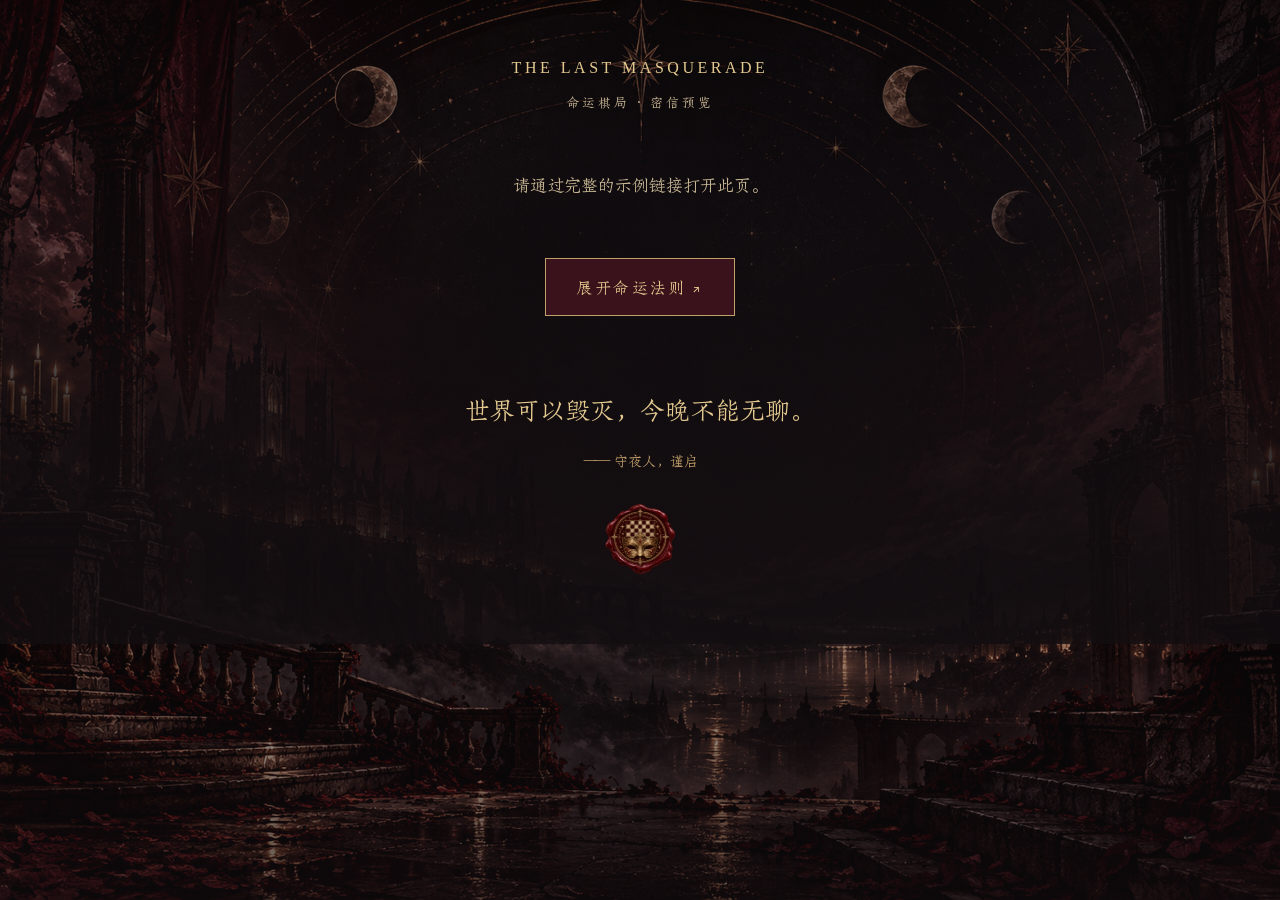
==== site/badge-preview.html @ fabd6c99 "Add complete badge and background identity preview with private demo payload" ====
<!doctype html><html lang="zh-CN"><head><meta charset="utf-8"><meta name="viewport" content="width=device-width,initial-scale=1"><meta name="referrer" content="no-referrer"><title>身份密信 · 徽章预览</title><link rel="stylesheet" href="badge-preview.css"></head><body data-preview="true"><div id="gate" hidden></div><header class="masthead"><a href="rules_new.html#rules">THE LAST MASQUERADE</a><span>命运棋局 · 密信预览</span></header><main><section id="identity" hidden></section><p class="empty-note" id="previewHint">请通过完整的示例链接打开此页。</p><div class="public-link"><a href="rules_new.html#rules">展开命运法则 ↗</a></div></main><footer><p>世界可以毁灭，今晚不能无聊。</p><span>—— 守夜人，谨启</span><img src="assets/seal.png" width="70" height="70" alt="守夜人的火漆印"></footer><script src="session.js"></script><script>if(location.hash.includes('player='))document.getElementById('previewHint').hidden=true;</script></body></html>
---- site/badge-preview.css ----
@font-face{font-family:Zhuque;src:url(fonts/zhuque-fangsong.woff2);font-display:swap}@font-face{font-family:"Zhi Mang Xing";src:url(fonts/zhi-mang-xing.woff2);font-display:swap}
:root{--void:#120d10;--paper:#e8dcc2;--shade:#cdbb98;--gold:#c2a06a;--bright:#e3c98f;--wine:#3a121b}
*{box-sizing:border-box}html{scroll-behavior:smooth}body{margin:0;color:var(--paper);background:linear-gradient(#120d1066,#120d10df 75%),url(assets/web/bg.jpg) center top/cover fixed,var(--void);font:17px/2 Zhuque,"Songti SC",serif}a{color:var(--bright);text-underline-offset:6px}a:focus-visible{outline:2px solid var(--bright);outline-offset:6px}
.masthead{max-width:800px;margin:0 auto;padding:56px 28px 36px;display:flex;flex-direction:column;gap:10px;text-align:center}.masthead a{font:16px/1.5 Georgia,serif;letter-spacing:.22em;text-decoration:none}.masthead span{font-size:13px;letter-spacing:.22em;color:var(--shade)}
main{max-width:740px;margin:0 auto;padding:0 24px}#identity:not([hidden]){display:flex;flex-direction:column;position:relative;padding:40px 54px 48px!important;background:linear-gradient(160deg,#3a121bf0,#17121af5 62%);border:1px solid #c2a06a99!important;box-shadow:0 24px 90px #0007;scroll-margin-top:30px}
#identity:before{content:"";position:absolute;inset:9px;border:1px solid #c2a06a33;pointer-events:none}#identity>p:first-child{order:0;font-size:12px;letter-spacing:.2em;color:var(--shade);text-align:center;margin:6px 0 12px}
#identity>img{order:1;width:min(290px,80%)!important;margin:12px auto 24px!important;filter:drop-shadow(0 10px 24px #0005)}
#identity>h2{order:2;font:400 clamp(34px,7vw,48px)/1.5 "Zhi Mang Xing",serif;color:var(--bright);text-align:center;letter-spacing:.12em;margin:0}
#identity>p:nth-of-type(2){order:2;font:italic 18px/1.6 Georgia,serif;color:var(--gold);text-align:center;margin:8px 0 36px}
#identity>p,#identity>h3{order:3}#identity>p{margin:0 0 22px}#identity>h3{font:400 23px/1.7 Zhuque,serif;letter-spacing:.08em;color:var(--bright);padding-top:24px;border-top:1px solid #c2a06a44;margin:12px 0 16px}
#identity strong{color:var(--bright);font-weight:700}#identity>p:last-child{font-size:13px;color:var(--shade);margin-top:20px;text-align:center}
.public-link{text-align:center;padding:38px 0}.public-link a{display:inline-block;padding:12px 30px;border:1px solid var(--gold);background:#3a121b;font-size:16px;letter-spacing:.15em;text-decoration:none}.public-link a:hover{background:#5e1b28}
.empty-note{text-align:center;color:var(--shade)}footer{text-align:center;padding:20px 20px 70px}footer p{font-size:clamp(17px,4.4vw,25px);color:var(--bright);white-space:nowrap;margin:12px 0 8px}footer span{font-size:14px;color:var(--gold)}footer img{display:block;object-fit:contain;margin:26px auto 0}
@media(max-width:600px){body{font-size:16px;background-attachment:scroll}.masthead{padding:32px 18px 26px}.masthead a{font-size:13px}main{padding:0 16px}#identity:not([hidden]){padding:30px 25px 26px!important}#identity>img{width:min(240px,85%)!important}#identity>h3{font-size:21px}#identity>p:nth-of-type(2){font-size:16px}}
@media(prefers-reduced-motion:reduce){html{scroll-behavior:auto}}
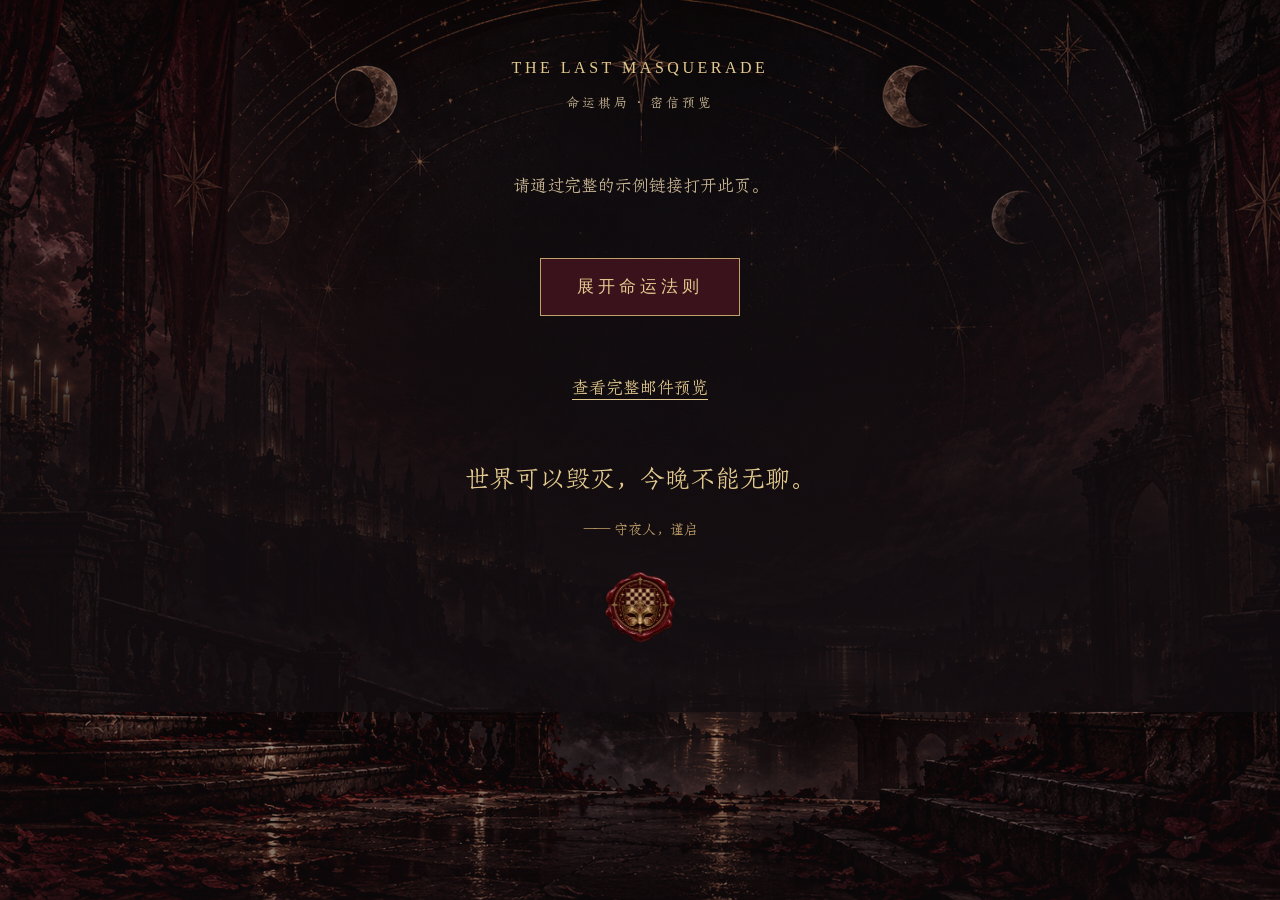
==== commit 6085b36b: "Style host tools with supplied artwork and add complete encrypted email preview" ====
--- a/site/badge-preview.html
+++ b/site/badge-preview.html
@@ -1 +1 @@
-<!doctype html><html lang="zh-CN"><head><meta charset="utf-8"><meta name="viewport" content="width=device-width,initial-scale=1"><meta name="referrer" content="no-referrer"><title>身份密信 · 徽章预览</title><link rel="stylesheet" href="badge-preview.css"></head><body data-preview="true"><div id="gate" hidden></div><header class="masthead"><a href="rules_new.html#rules">THE LAST MASQUERADE</a><span>命运棋局 · 密信预览</span></header><main><section id="identity" hidden></section><p class="empty-note" id="previewHint">请通过完整的示例链接打开此页。</p><div class="public-link"><a href="rules_new.html#rules">展开命运法则 ↗</a></div></main><footer><p>世界可以毁灭，今晚不能无聊。</p><span>—— 守夜人，谨启</span><img src="assets/seal.png" width="70" height="70" alt="守夜人的火漆印"></footer><script src="session.js"></script><script>if(location.hash.includes('player='))document.getElementById('previewHint').hidden=true;</script></body></html>
+<!doctype html><html lang="zh-CN"><head><meta charset="utf-8"><meta name="viewport" content="width=device-width,initial-scale=1"><meta name="referrer" content="no-referrer"><title>身份密信 · 徽章预览</title><link rel="stylesheet" href="badge-preview.css"></head><body data-preview="true"><div id="gate" hidden></div><header class="masthead"><a href="rules_new.html#rules">THE LAST MASQUERADE</a><span>命运棋局 · 密信预览</span></header><main><section id="identity" hidden></section><p class="empty-note" id="previewHint">请通过完整的示例链接打开此页。</p><div class="public-link"><a href="rules_new.html#rules">展开命运法则</a></div><p class="empty-note"><a id="emailPreviewLink" href="email-preview.html">查看完整邮件预览</a></p></main><footer><p>世界可以毁灭，今晚不能无聊。</p><span>—— 守夜人，谨启</span><img src="assets/seal.png" width="70" height="70" alt="守夜人的火漆印"></footer><script src="session.js"></script><script>document.getElementById('emailPreviewLink').href='email-preview.html'+location.hash;if(location.hash.includes('player='))document.getElementById('previewHint').hidden=true;</script></body></html>
--- a/site/badge-preview.css
+++ b/site/badge-preview.css
@@ -9,7 +9,7 @@
 #identity>p:nth-of-type(2){order:2;font:italic 18px/1.6 Georgia,serif;color:var(--gold);text-align:center;margin:8px 0 36px}
 #identity>p,#identity>h3{order:3}#identity>p{margin:0 0 22px}#identity>h3{font:400 23px/1.7 Zhuque,serif;letter-spacing:.08em;color:var(--bright);padding-top:24px;border-top:1px solid #c2a06a44;margin:12px 0 16px}
 #identity strong{color:var(--bright);font-weight:700}#identity>p:last-child{font-size:13px;color:var(--shade);margin-top:20px;text-align:center}
-.public-link{text-align:center;padding:38px 0}.public-link a{display:inline-block;padding:12px 30px;border:1px solid var(--gold);background:#3a121b;font-size:16px;letter-spacing:.15em;text-decoration:none}.public-link a:hover{background:#5e1b28}
+.public-link{text-align:center;padding:38px 0}.public-link a{display:inline-block;padding:16px 36px;border:1px solid var(--gold);background:#3a121b;font:17px/1.4 "Songti SC","Noto Serif SC","Source Han Serif SC",STSong,SimSun,serif;letter-spacing:4px;text-decoration:none}.public-link a:hover{background:#5e1b28}
 .empty-note{text-align:center;color:var(--shade)}footer{text-align:center;padding:20px 20px 70px}footer p{font-size:clamp(17px,4.4vw,25px);color:var(--bright);white-space:nowrap;margin:12px 0 8px}footer span{font-size:14px;color:var(--gold)}footer img{display:block;object-fit:contain;margin:26px auto 0}
 @media(max-width:600px){body{font-size:16px;background-attachment:scroll}.masthead{padding:32px 18px 26px}.masthead a{font-size:13px}main{padding:0 16px}#identity:not([hidden]){padding:30px 25px 26px!important}#identity>img{width:min(240px,85%)!important}#identity>h3{font-size:21px}#identity>p:nth-of-type(2){font-size:16px}}
 @media(prefers-reduced-motion:reduce){html{scroll-behavior:auto}}
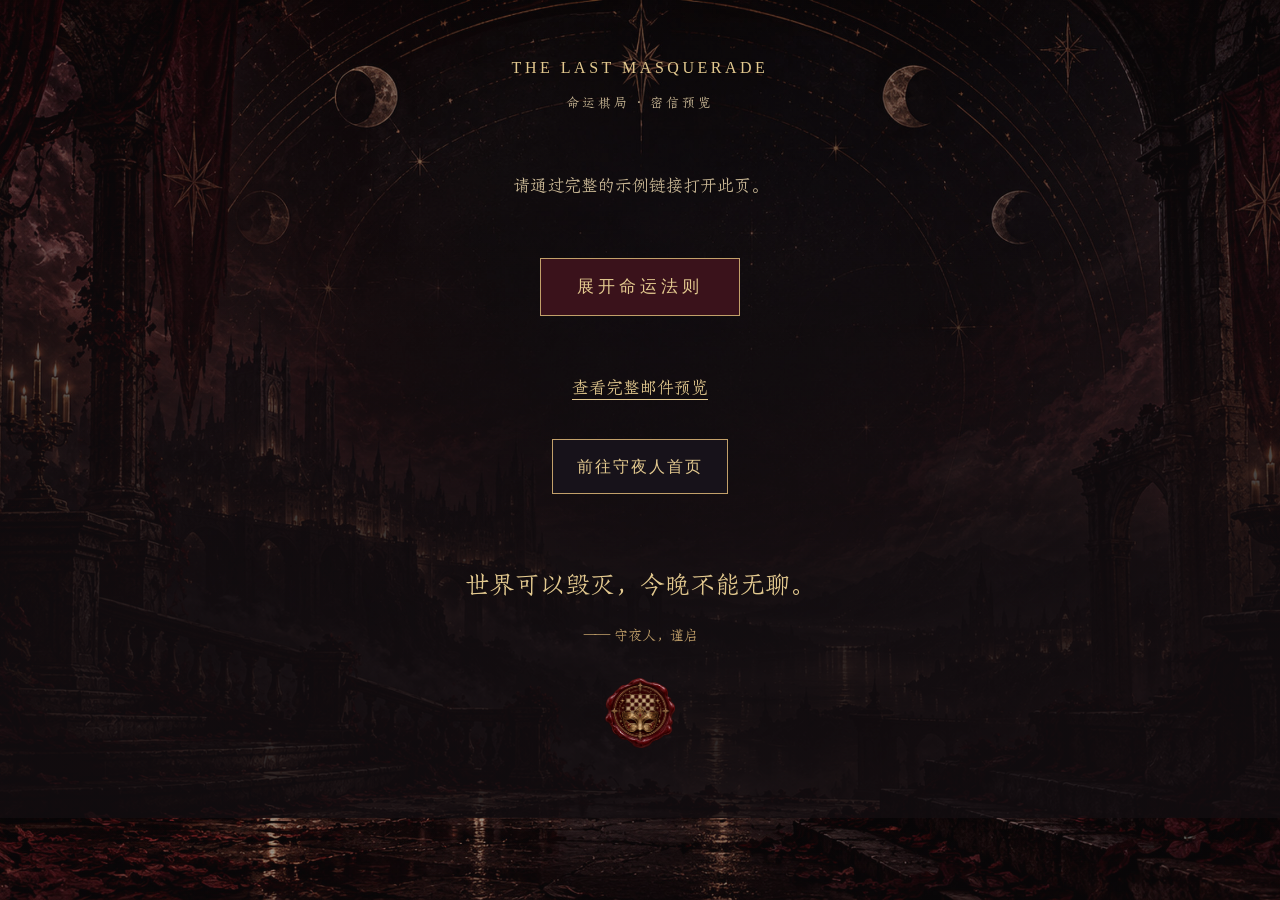
==== commit c7f3e72a: "Connect remembered identities, public rules and prefix-based encrypted recovery" ====
--- a/site/badge-preview.html
+++ b/site/badge-preview.html
@@ -1 +1 @@
-<!doctype html><html lang="zh-CN"><head><meta charset="utf-8"><meta name="viewport" content="width=device-width,initial-scale=1"><meta name="referrer" content="no-referrer"><title>身份密信 · 徽章预览</title><link rel="stylesheet" href="badge-preview.css"></head><body data-preview="true"><div id="gate" hidden></div><header class="masthead"><a href="rules_new.html#rules">THE LAST MASQUERADE</a><span>命运棋局 · 密信预览</span></header><main><section id="identity" hidden></section><p class="empty-note" id="previewHint">请通过完整的示例链接打开此页。</p><div class="public-link"><a href="rules_new.html#rules">展开命运法则</a></div><p class="empty-note"><a id="emailPreviewLink" href="email-preview.html">查看完整邮件预览</a></p></main><footer><p>世界可以毁灭，今晚不能无聊。</p><span>—— 守夜人，谨启</span><img src="assets/seal.png" width="70" height="70" alt="守夜人的火漆印"></footer><script src="session.js"></script><script>document.getElementById('emailPreviewLink').href='email-preview.html'+location.hash;if(location.hash.includes('player='))document.getElementById('previewHint').hidden=true;</script></body></html>
+<!doctype html><html lang="zh-CN"><head><meta charset="utf-8"><meta name="viewport" content="width=device-width,initial-scale=1"><meta name="referrer" content="no-referrer"><title>身份密信 · 徽章预览</title><link rel="stylesheet" href="badge-preview.css"><link rel="stylesheet" href="page-actions.css"></head><body data-preview="true"><div id="gate" hidden></div><header class="masthead"><a href="rules_new.html#rules">THE LAST MASQUERADE</a><span>命运棋局 · 密信预览</span></header><main><section id="identity" hidden></section><p class="empty-note" id="previewHint">请通过完整的示例链接打开此页。</p><div class="public-link"><a href="rules_new.html#rules">展开命运法则</a></div><p class="empty-note"><a id="emailPreviewLink" href="email-preview.html">查看完整邮件预览</a></p><nav class="page-actions"><a class="secondary" href="index.html">前往守夜人首页</a></nav></main><footer><p>世界可以毁灭，今晚不能无聊。</p><span>—— 守夜人，谨启</span><img src="assets/seal.png" width="70" height="70" alt="守夜人的火漆印"></footer><script src="secret-grid-codec.js"></script><script src="identity-nav.js"></script><script src="session.js"></script><script>document.getElementById('emailPreviewLink').href='email-preview.html'+location.hash;if(location.hash.includes('player='))document.getElementById('previewHint').hidden=true;</script></body></html>
--- a/site/page-actions.css
+++ b/site/page-actions.css
@@ -0,0 +1,6 @@
+.page-actions{display:flex;justify-content:center;gap:14px;flex-wrap:wrap;margin:34px auto;max-width:760px;padding:0 20px}
+.page-actions a{display:inline-block;padding:14px 24px;border:1px solid #c2a06a;background:#5e1b28;color:#e3c98f;font:16px/1.6 'Songti SC','Noto Serif SC',SimSun,serif;letter-spacing:2px;text-decoration:none;text-align:center}
+.page-actions a:hover{background:#74323b}.page-actions a:focus-visible{outline:2px solid #e3c98f;outline-offset:4px}
+.page-actions .secondary{background:#17121a}.page-actions .secondary:hover{background:#292020}
+#recover{scroll-margin-top:24px}#recoverForm{display:flex;flex-wrap:wrap;gap:12px;align-items:end}#recoverForm label{display:flex;flex-direction:column;flex:1 1 210px;min-width:0}#emailPrefix{width:100%;min-width:0}#recoveryStatus{min-height:1.8em;margin-bottom:0}#rememberedIdentity a{color:#74323b;text-underline-offset:4px}#recoverForm button:disabled{opacity:.6;cursor:wait}
+@media(max-width:380px){.page-actions{gap:10px;padding:0 16px}.page-actions a{font-size:15px;padding:12px 16px;letter-spacing:1px}}
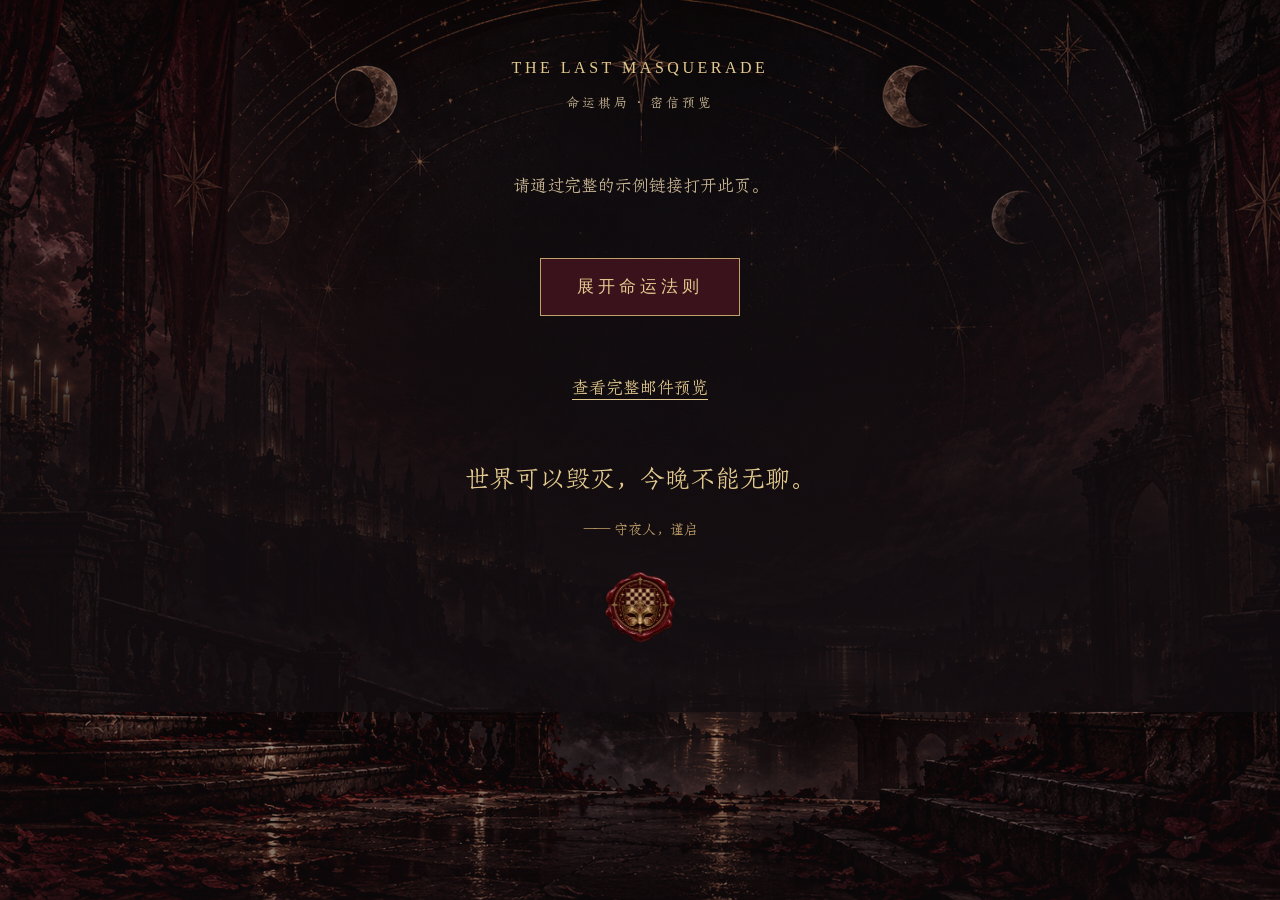
==== commit 5dca9f36: "Remove host-home navigation from player identity and rules pages" ====
--- a/site/badge-preview.html
+++ b/site/badge-preview.html
@@ -1 +1 @@
-<!doctype html><html lang="zh-CN"><head><meta charset="utf-8"><meta name="viewport" content="width=device-width,initial-scale=1"><meta name="referrer" content="no-referrer"><title>身份密信 · 徽章预览</title><link rel="stylesheet" href="badge-preview.css"><link rel="stylesheet" href="page-actions.css"></head><body data-preview="true"><div id="gate" hidden></div><header class="masthead"><a href="rules_new.html#rules">THE LAST MASQUERADE</a><span>命运棋局 · 密信预览</span></header><main><section id="identity" hidden></section><p class="empty-note" id="previewHint">请通过完整的示例链接打开此页。</p><div class="public-link"><a href="rules_new.html#rules">展开命运法则</a></div><p class="empty-note"><a id="emailPreviewLink" href="email-preview.html">查看完整邮件预览</a></p><nav class="page-actions"><a class="secondary" href="index.html">前往守夜人首页</a></nav></main><footer><p>世界可以毁灭，今晚不能无聊。</p><span>—— 守夜人，谨启</span><img src="assets/seal.png" width="70" height="70" alt="守夜人的火漆印"></footer><script src="secret-grid-codec.js"></script><script src="identity-nav.js"></script><script src="session.js"></script><script>document.getElementById('emailPreviewLink').href='email-preview.html'+location.hash;if(location.hash.includes('player='))document.getElementById('previewHint').hidden=true;</script></body></html>
+<!doctype html><html lang="zh-CN"><head><meta charset="utf-8"><meta name="viewport" content="width=device-width,initial-scale=1"><meta name="referrer" content="no-referrer"><title>身份密信 · 徽章预览</title><link rel="stylesheet" href="badge-preview.css"><link rel="stylesheet" href="page-actions.css"></head><body data-preview="true"><div id="gate" hidden></div><header class="masthead"><a href="rules_new.html#rules">THE LAST MASQUERADE</a><span>命运棋局 · 密信预览</span></header><main><section id="identity" hidden></section><p class="empty-note" id="previewHint">请通过完整的示例链接打开此页。</p><div class="public-link"><a href="rules_new.html#rules">展开命运法则</a></div><p class="empty-note"><a id="emailPreviewLink" href="email-preview.html">查看完整邮件预览</a></p></main><footer><p>世界可以毁灭，今晚不能无聊。</p><span>—— 守夜人，谨启</span><img src="assets/seal.png" width="70" height="70" alt="守夜人的火漆印"></footer><script src="secret-grid-codec.js"></script><script src="identity-nav.js?v=player-only-2"></script><script src="session.js?v=navigation-1"></script><script>document.getElementById('emailPreviewLink').href='email-preview.html'+location.hash;if(location.hash.includes('player='))document.getElementById('previewHint').hidden=true;</script></body></html>
--- a/site/page-actions.css
+++ b/site/page-actions.css
@@ -4,3 +4,4 @@
 .page-actions .secondary{background:#17121a}.page-actions .secondary:hover{background:#292020}
 #recover{scroll-margin-top:24px}#recoverForm{display:flex;flex-wrap:wrap;gap:12px;align-items:end}#recoverForm label{display:flex;flex-direction:column;flex:1 1 210px;min-width:0}#emailPrefix{width:100%;min-width:0}#recoveryStatus{min-height:1.8em;margin-bottom:0}#rememberedIdentity a{color:#74323b;text-underline-offset:4px}#recoverForm button:disabled{opacity:.6;cursor:wait}
 @media(max-width:380px){.page-actions{gap:10px;padding:0 16px}.page-actions a{font-size:15px;padding:12px 16px;letter-spacing:1px}}
+.page-actions [hidden]{display:none}
